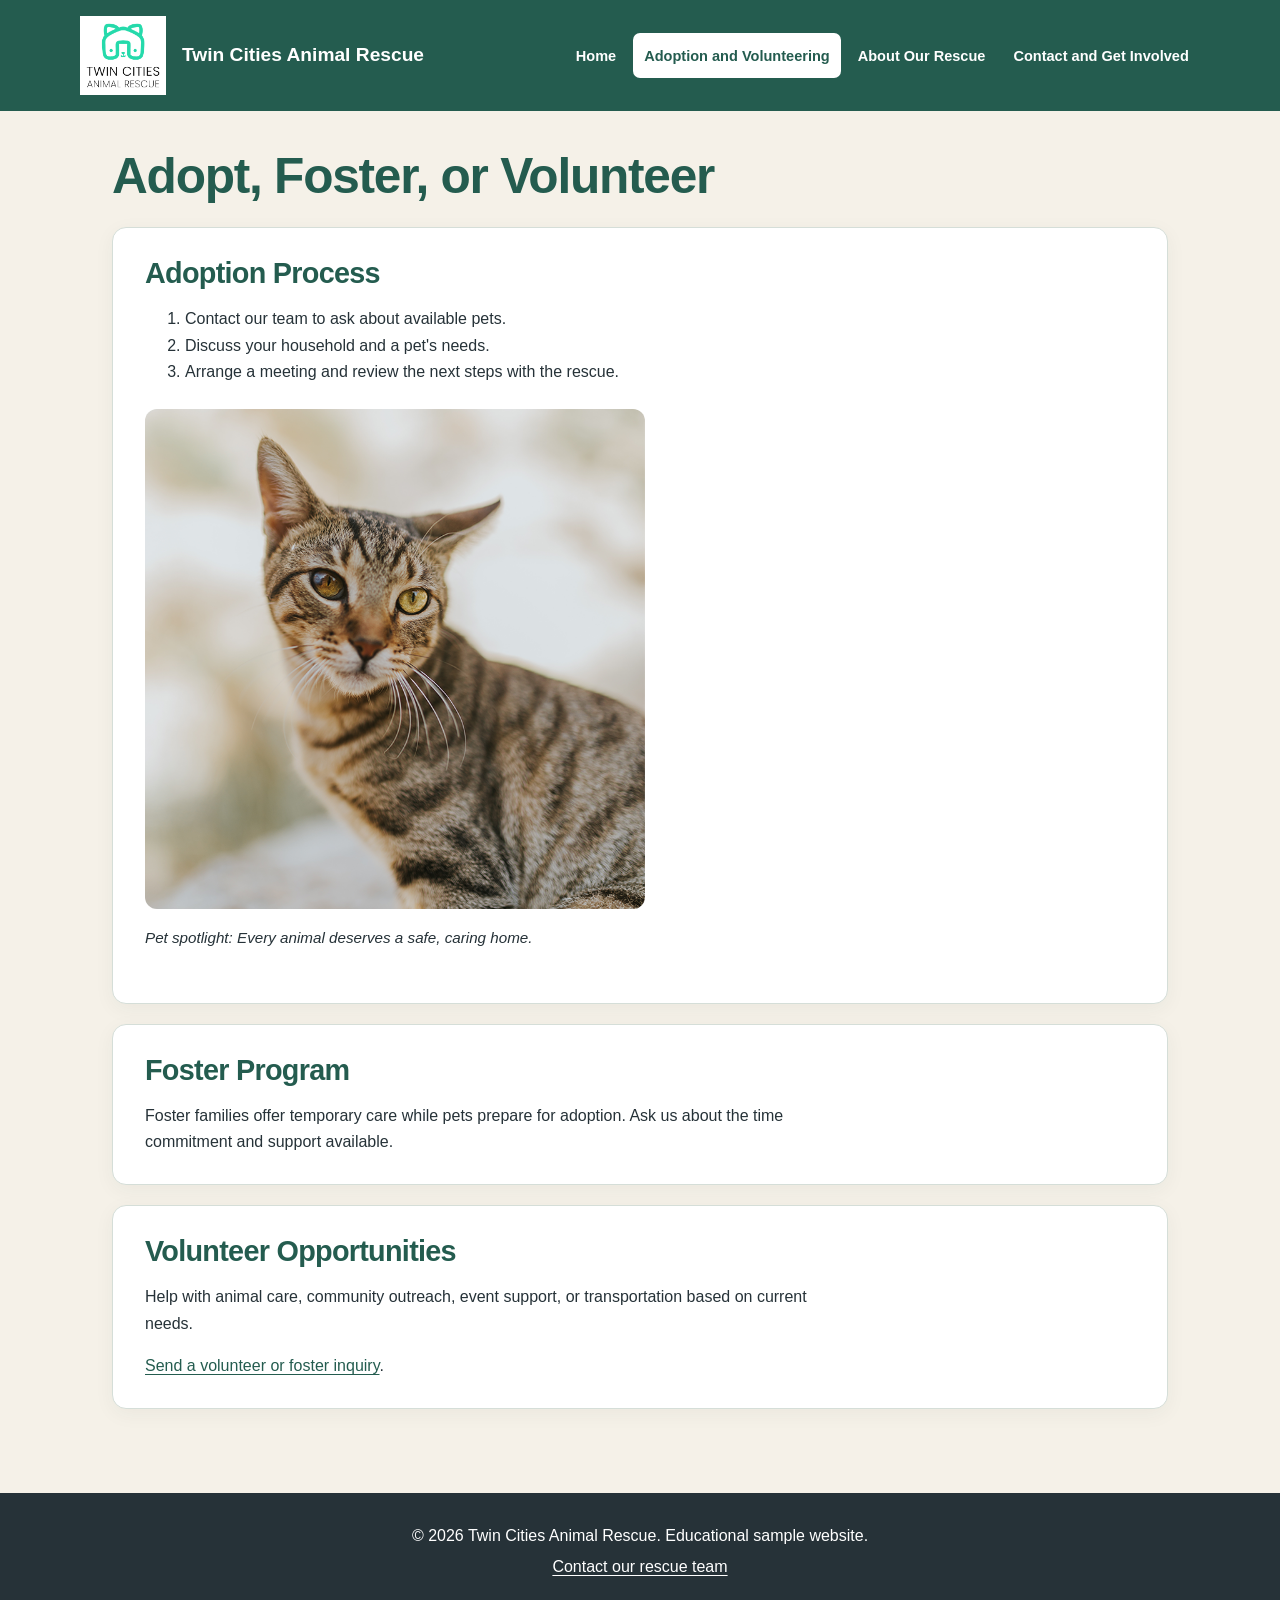
==== services.html @ c15614a5 "Add Twin Cities Animal Rescue Touchstone 3" ====
<!DOCTYPE html>
<html lang="en">
<head>
<meta charset="utf-8"/>
<meta content="width=device-width, initial-scale=1.0" name="viewport"/>
<title>Adoption and Volunteering | Twin Cities Animal Rescue</title>
<link href="css/styles.css" rel="stylesheet"/></head>
<body>
<a class="skip-link" href="#main-content">Skip to main content</a>
<header class="site-header">
<img alt="Twin Cities Animal Rescue logo" class="site-logo" src="images/rescue-logo_c.png" width="88"/>
<p class="site-name">Twin Cities Animal Rescue</p>
<nav aria-label="Main navigation" class="site-nav">
<ul>
<li><a href="index.html">Home</a></li>
<li><a aria-current="page" class="active" href="services.html">Adoption and Volunteering</a></li>
<li><a href="about.html">About Our Rescue</a></li>
<li><a href="contact.html">Contact and Get Involved</a></li>
</ul>
</nav>
</header>
<main class="page-content" id="main-content">
<h1>Adopt, Foster, or Volunteer</h1>
<section aria-labelledby="adopt-heading" class="content-section service-section" id="adopt">
<h2 id="adopt-heading">Adoption Process</h2>
<ol>
<li>Contact our team to ask about available pets.</li>
<li>Discuss your household and a pet's needs.</li>
<li>Arrange a meeting and review the next steps with the rescue.</li>
</ol>
<figure>
<img alt="Featured rescue pet pictured for the adoption spotlight" class="content-image" loading="lazy" src="images/rescue-pet-spotlight_c.png" width="500"/>
<figcaption>Pet spotlight: Every animal deserves a safe, caring home.</figcaption>
</figure>
</section>
<section aria-labelledby="foster-heading" class="content-section service-section" id="foster">
<h2 id="foster-heading">Foster Program</h2>
<p>Foster families offer temporary care while pets prepare for adoption. Ask us about the time commitment and support available.</p>
</section>
<section aria-labelledby="volunteer-heading" class="content-section service-section" id="volunteer">
<h2 id="volunteer-heading">Volunteer Opportunities</h2>
<p>Help with animal care, community outreach, event support, or transportation based on current needs.</p>
<p><a href="contact.html">Send a volunteer or foster inquiry</a>.</p>
</section>
</main>
<footer class="site-footer">
<p>© 2026 Twin Cities Animal Rescue. Educational sample website.</p>
<p><a href="contact.html">Contact our rescue team</a></p>
</footer>
</body>
</html>
---- css/styles.css ----
/* Twin Cities Animal Rescue | Touchstone 3 | Mobile-first visual system */
:root { --forest:#245c4f; --cream:#f5f1e8; --orange:#d78a45; --charcoal:#263238; --white:#fff; --border:#d5ded8; }
*,*::before,*::after { box-sizing:border-box; }
html { scroll-behavior:smooth; }
body { margin:0; background:var(--cream); color:var(--charcoal); font-family:Arial,Helvetica,sans-serif; font-size:1rem; line-height:1.65; }
a { color:var(--forest); text-underline-offset:3px; }
a:hover { text-decoration-thickness:2px; }
a:focus-visible,button:focus-visible,input:focus-visible,select:focus-visible,textarea:focus-visible { outline:3px solid var(--orange); outline-offset:3px; }
.skip-link { position:absolute; top:-100px; left:12px; z-index:100; background:var(--white); color:var(--charcoal); padding:10px 14px; border:2px solid var(--forest); }
.skip-link:focus { top:10px; }
.site-header { background:var(--forest); color:var(--white); padding:1rem max(1rem,calc((100vw - 1120px)/2)); display:flex; flex-direction:column; align-items:center; gap:.55rem; }
.site-logo { width:76px; height:auto; object-fit:contain; }
.site-name { margin:0; font-weight:700; font-size:1.2rem; text-align:center; line-height:1.3; }
.site-nav { width:100%; }
.site-nav ul { display:flex; flex-wrap:wrap; justify-content:center; gap:.35rem; margin:.5rem 0 0; padding:0; list-style:none; }
.site-nav a { display:block; color:var(--white); text-decoration:none; font-weight:700; border-radius:7px; padding:.7rem .8rem; min-height:44px; text-align:center; }
.site-nav a:hover,.site-nav a.active { background:var(--white); color:var(--forest); }
.page-content { max-width:1120px; margin:0 auto; padding:1.5rem 1rem 3rem; }
h1,h2 { line-height:1.2; color:var(--forest); letter-spacing:-.025em; }
h1 { font-size:clamp(2rem,5vw,3.1rem); margin:0 0 1rem; }
h2 { font-size:clamp(1.4rem,3vw,1.8rem); margin:0 0 .85rem; }
p,li { max-width:75ch; }
.content-section { background:var(--white); border:1px solid var(--border); border-radius:14px; padding:1.25rem; margin:1.25rem 0; box-shadow:0 5px 20px rgba(38,50,56,.05); }
.content-section p:last-child { margin-bottom:0; }
.content-image { display:block; max-width:100%; height:auto; border-radius:12px; margin:1rem 0; }
.hero-title { max-width:20ch; margin-top:1rem; }
.hero-intro { font-size:1.15rem; max-width:65ch; }
.hero-picture { display:block; margin:1.5rem 0; }
.hero-picture img { display:block; width:100%; height:auto; max-height:450px; object-fit:cover; border-radius:16px; }
.action-links { display:flex; flex-direction:column; gap:.8rem; list-style:none; padding:0; margin:1.2rem 0; }
.action-links li { max-width:none; }
.action-button,.submit-button { display:inline-block; border:2px solid var(--forest); background:var(--forest); color:var(--white); border-radius:8px; padding:.75rem 1.1rem; font:700 1rem Arial,Helvetica,sans-serif; text-decoration:none; min-height:44px; cursor:pointer; }
.action-button:hover,.submit-button:hover { background:var(--charcoal); border-color:var(--charcoal); color:var(--white); }
figure { margin:1.5rem 0; }
figcaption { font-size:.95rem; font-style:italic; }
.interest-form { max-width:740px; }
fieldset { border:1px solid var(--border); border-radius:10px; padding:1rem; margin:0 0 1.25rem; }
legend { font-weight:700; color:var(--forest); padding:0 .35rem; }
.form-label { display:block; font-weight:700; margin-bottom:.35rem; }
.form-control { display:block; width:100%; max-width:100%; border:1px solid #697d75; border-radius:7px; background:var(--white); color:var(--charcoal); padding:.75rem; font:inherit; min-height:44px; }
textarea.form-control { min-height:105px; resize:vertical; }
.interest-form p { margin:0 0 1rem; }
.coursework-note { font-size:.92rem; }
.audio-player { display:block; max-width:100%; width:420px; }
.site-footer { background:var(--charcoal); color:var(--white); padding:1.6rem 1rem; text-align:center; }
.site-footer p { max-width:none; margin:.3rem auto; }
.site-footer a { color:var(--white); }
@media (min-width:720px) {
 .site-header { flex-direction:row; flex-wrap:wrap; justify-content:space-between; gap:1rem; }
 .site-logo { width:86px; }
 .site-name { margin-right:auto; text-align:left; }
 .site-nav { width:auto; flex-basis:100%; }
 .site-nav ul { justify-content:flex-start; }
 .page-content { padding:2.25rem 2rem 4rem; }
 .content-section { padding:1.75rem 2rem; }
 .action-links { flex-direction:row; flex-wrap:wrap; }
 .help-section > img { max-width:480px; }
}
@media (min-width:1050px) {
 .site-nav { flex-basis:auto; }
 .site-nav ul { margin:0; }
 .site-nav a { padding:.65rem .7rem; font-size:.91rem; }
 .home-page .help-section { display:flex; flex-wrap:wrap; align-items:start; gap:1rem 2rem; }
 .home-page .help-section h2 { flex-basis:100%; }
 .home-page .help-section .action-links { flex:1 1 350px; flex-direction:column; }
 .home-page .help-section > img { flex:1 1 300px; max-width:44%; margin:0; }
}
@media (prefers-reduced-motion:reduce) { html { scroll-behavior:auto; } }
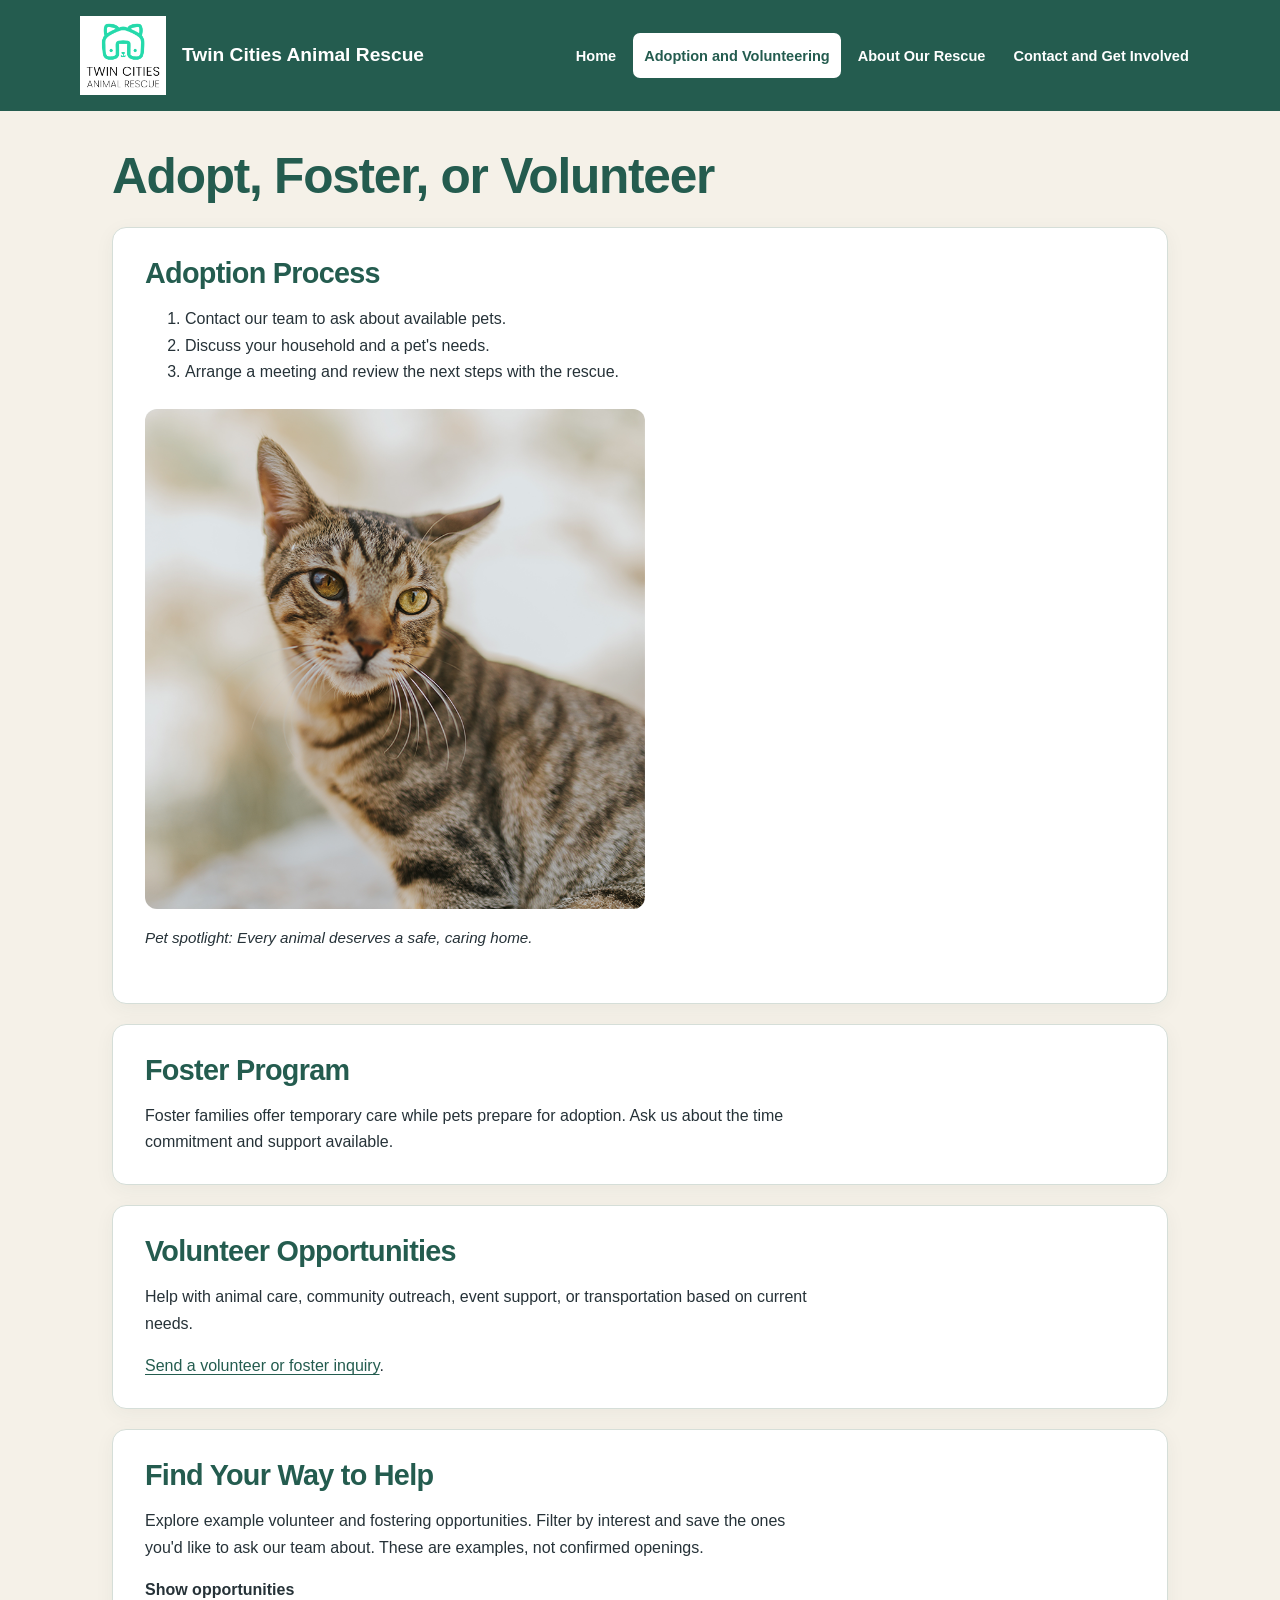
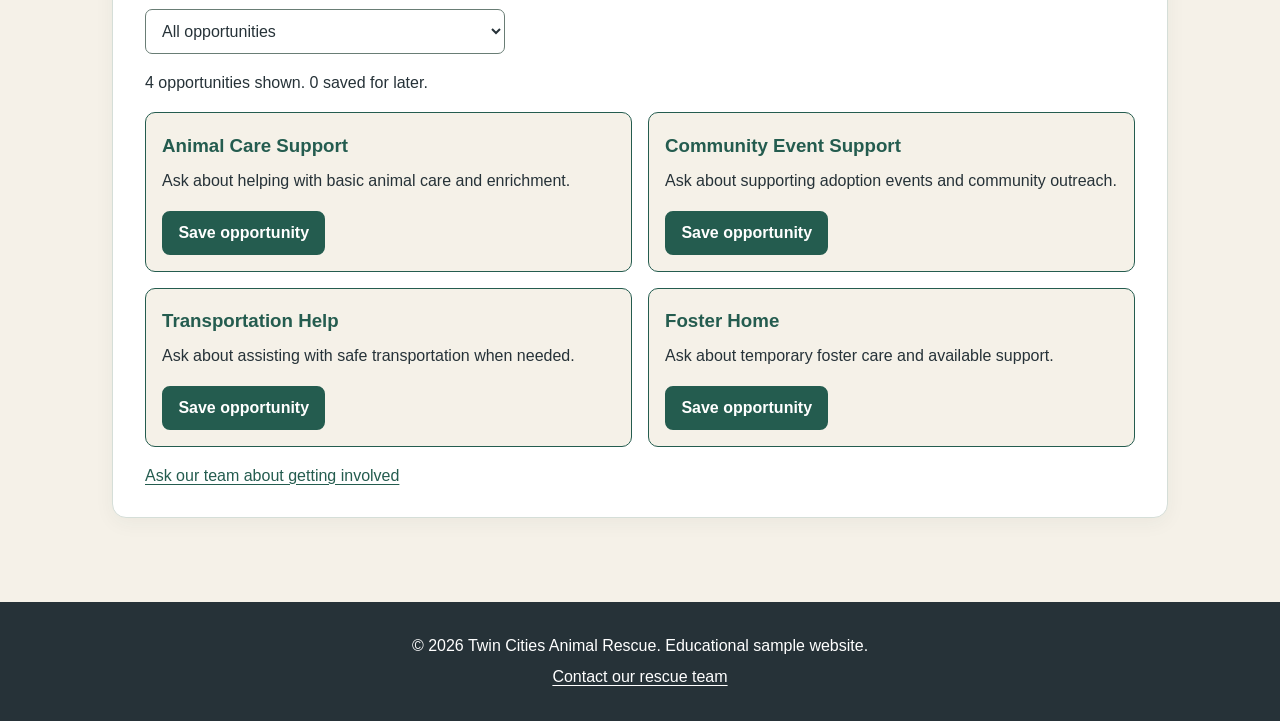
==== commit 7f6b342e: "Add Touchstone 4 JavaScript interactivity." ====
--- a/services.html
+++ b/services.html
@@ -42,10 +42,20 @@
 <p>Help with animal care, community outreach, event support, or transportation based on current needs.</p>
 <p><a href="contact.html">Send a volunteer or foster inquiry</a>.</p>
 </section>
+<section class="content-section" aria-labelledby="tracker-heading" id="opportunities">
+<h2 id="tracker-heading">Find Your Way to Help</h2>
+<p>Explore example volunteer and fostering opportunities. Filter by interest and save the ones you'd like to ask our team about. These are examples, not confirmed openings.</p>
+<p><label class="form-label" for="opportunity-filter">Show opportunities</label>
+<select class="form-control filter-control" id="opportunity-filter"><option value="all">All opportunities</option><option value="volunteer">Volunteering</option><option value="foster">Fostering</option></select></p>
+<p id="opportunity-status" role="status" aria-live="polite"></p>
+<div id="opportunity-list" class="opportunity-grid"></div>
+<p><a href="contact.html">Ask our team about getting involved</a></p>
+</section>
 </main>
 <footer class="site-footer">
 <p>© 2026 Twin Cities Animal Rescue. Educational sample website.</p>
 <p><a href="contact.html">Contact our rescue team</a></p>
 </footer>
+<script src="js/opportunities.js" defer></script>
 </body>
 </html>
--- a/css/styles.css
+++ b/css/styles.css
@@ -66,3 +66,18 @@
  .home-page .help-section > img { flex:1 1 300px; max-width:44%; margin:0; }
 }
 @media (prefers-reduced-motion:reduce) { html { scroll-behavior:auto; } }
+
+/* Touchstone 4: interactive opportunity tracker and form feedback */
+.filter-control { max-width:360px; }
+.opportunity-grid { display:grid; grid-template-columns:1fr; gap:1rem; margin:1rem 0; }
+.opportunity-card { border:1px solid var(--forest); border-radius:10px; padding:1rem; background:var(--cream); }
+.opportunity-card h3 { color:var(--forest); margin:.1rem 0 .4rem; }
+.opportunity-card p { margin:.35rem 0 1rem; }
+.save-button { border:2px solid var(--forest); background:var(--forest); color:var(--white); border-radius:8px; padding:.6rem .9rem; font:700 1rem Arial,Helvetica,sans-serif; cursor:pointer; min-height:44px; }
+.save-button[aria-pressed="true"] { background:var(--white); color:var(--forest); }
+.save-button:focus-visible { outline:3px solid var(--orange); outline-offset:3px; }
+.field-error { display:block; color:var(--charcoal); font-weight:700; margin:.25rem 0 0; }
+.field-error:not(:empty)::before { content:"⚠ "; }
+.form-control[aria-invalid="true"] { border:3px solid var(--charcoal); }
+#form-result { font-weight:700; }
+@media(min-width:720px) { .opportunity-grid { grid-template-columns:repeat(2,minmax(0,1fr)); } }
